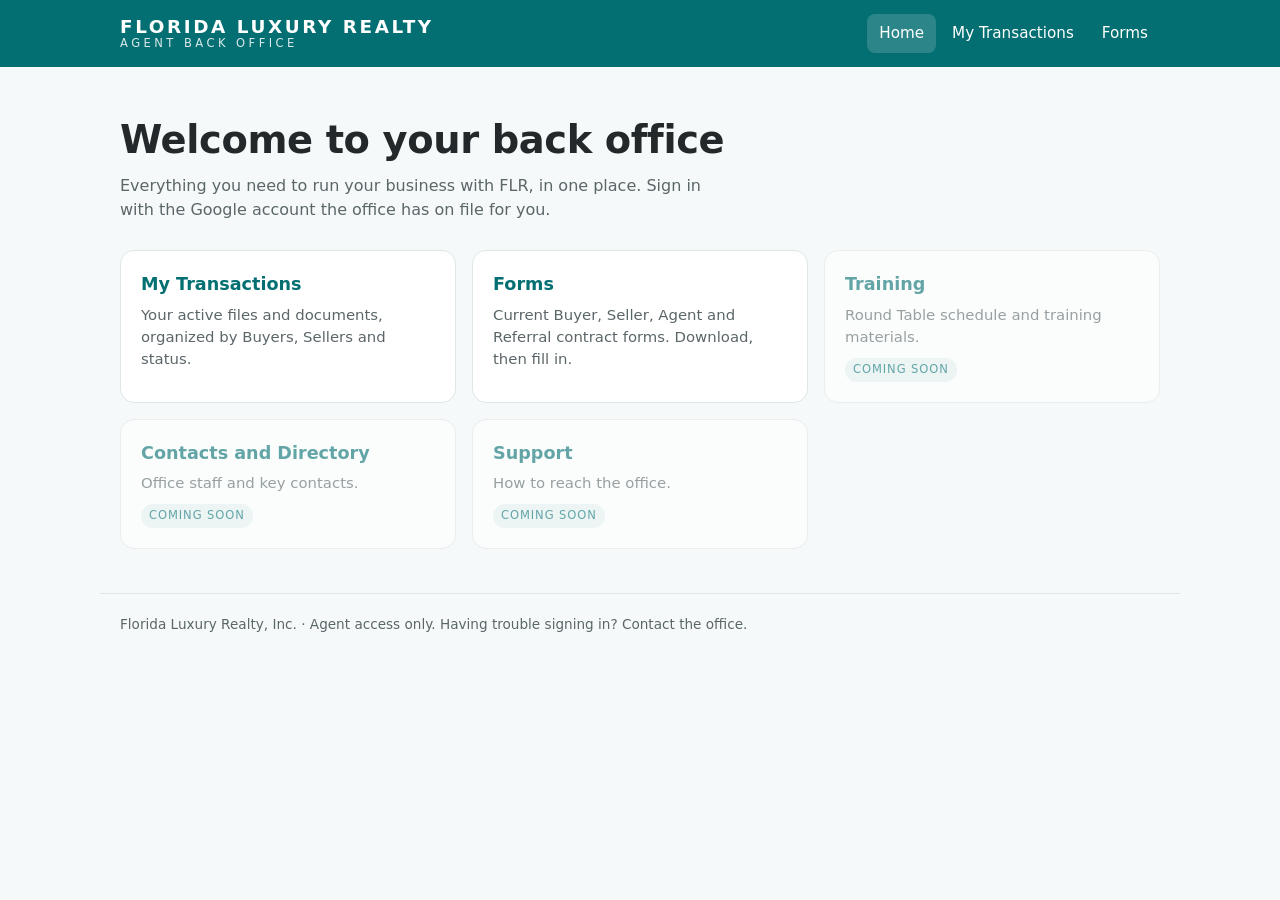
==== index.html @ ffd85f4b "Initial FLR Agent Back Office site Co-Authored-By: Claude Sonnet 5.5 <noreply@anthropic.com> Claude-" ====
<!doctype html>
<html lang="en">
<head>
<meta charset="utf-8">
<meta name="viewport" content="width=device-width,initial-scale=1">
<meta name="robots" content="noindex,nofollow">
<title>FLR Agent Back Office</title>
<link rel="stylesheet" href="style.css">
</head>
<body>
<header class="top"><div class="in">
  <a class="brand" href="index.html"><b>Florida Luxury Realty</b><span>Agent Back Office</span></a>
  <nav>
    <a href="index.html" aria-current="page">Home</a>
    <a href="my-transactions.html">My Transactions</a>
    <a href="forms.html">Forms</a>
  </nav>
</div></header>

<section class="hero">
  <h1>Welcome to your back office</h1>
  <p>Everything you need to run your business with FLR, in one place. Sign in with the Google account the office has on file for you.</p>
</section>

<main class="wrap">
  <div class="grid">
    <a class="card" href="my-transactions.html">
      <h2>My Transactions</h2>
      <p>Your active files and documents, organized by Buyers, Sellers and status.</p>
    </a>
    <a class="card" href="forms.html">
      <h2>Forms</h2>
      <p>Current Buyer, Seller, Agent and Referral contract forms. Download, then fill in.</p>
    </a>
    <div class="card soon">
      <h2>Training</h2>
      <p>Round Table schedule and training materials.</p>
      <span class="tag">Coming soon</span>
    </div>
    <div class="card soon">
      <h2>Contacts and Directory</h2>
      <p>Office staff and key contacts.</p>
      <span class="tag">Coming soon</span>
    </div>
    <div class="card soon">
      <h2>Support</h2>
      <p>How to reach the office.</p>
      <span class="tag">Coming soon</span>
    </div>
  </div>
</main>

<footer>Florida Luxury Realty, Inc. &middot; Agent access only. Having trouble signing in? Contact the office.</footer>
</body>
</html>
---- style.css ----
:root{
  --teal:#036F72;--teal-dark:#025457;--teal-soft:#e6f2f2;
  --ink:#23292b;--muted:#5b6669;--line:#dfe6e7;--bg:#f6f9f9;--white:#fff;
}
@media (prefers-color-scheme:dark){
  :root{--ink:#e8eeee;--muted:#a3b0b2;--line:#2c3a3c;--bg:#111819;--white:#182122;--teal-soft:#16302f}
}
*{box-sizing:border-box}
html{scroll-behavior:smooth}
body{margin:0;font-family:Inter,system-ui,-apple-system,"Segoe UI",Roboto,Arial,sans-serif;color:var(--ink);background:var(--bg);line-height:1.5}
a{color:var(--teal)}
.top{background:var(--teal);color:#fff}
.top .in{max-width:1080px;margin:0 auto;padding:14px 20px;display:flex;align-items:center;justify-content:space-between;gap:16px;flex-wrap:wrap}
.brand{display:flex;flex-direction:column;text-decoration:none;color:#fff;line-height:1.1}
.brand b{font-size:1.15rem;letter-spacing:.14em;text-transform:uppercase}
.brand span{font-size:.72rem;letter-spacing:.3em;text-transform:uppercase;opacity:.85}
nav{display:flex;gap:4px;flex-wrap:wrap}
nav a{color:#fff;text-decoration:none;padding:8px 12px;border-radius:8px;font-size:.95rem}
nav a:hover,nav a[aria-current=page]{background:rgba(255,255,255,.16)}
.hero{max-width:1080px;margin:0 auto;padding:44px 20px 8px}
.hero h1{margin:0 0 6px;font-size:clamp(1.7rem,4vw,2.4rem);font-weight:600;letter-spacing:-.01em}
.hero p{margin:0;color:var(--muted);max-width:60ch}
.wrap{max-width:1080px;margin:0 auto;padding:20px}
.grid{display:grid;gap:16px;grid-template-columns:repeat(auto-fill,minmax(250px,1fr))}
.card{display:block;background:var(--white);border:1px solid var(--line);border-radius:14px;padding:20px;text-decoration:none;color:var(--ink);transition:border-color .15s,transform .15s}
a.card:hover{border-color:var(--teal);transform:translateY(-2px)}
.card h2{margin:0 0 6px;font-size:1.1rem;color:var(--teal)}
.card p{margin:0;color:var(--muted);font-size:.93rem}
.card.soon{opacity:.6}
.tag{display:inline-block;margin-top:10px;font-size:.72rem;letter-spacing:.08em;text-transform:uppercase;background:var(--teal-soft);color:var(--teal);padding:3px 8px;border-radius:99px}
.note{background:var(--teal-soft);border-left:4px solid var(--teal);padding:12px 16px;border-radius:8px;font-size:.92rem;margin:0 0 16px}
.frame{width:100%;height:72vh;min-height:480px;border:1px solid var(--line);border-radius:14px;background:var(--white)}
.btn{display:inline-block;background:var(--teal);color:#fff;text-decoration:none;padding:10px 16px;border-radius:10px;font-weight:600}
.btn:hover{background:var(--teal-dark)}
.row{display:flex;gap:12px;align-items:center;flex-wrap:wrap;margin:0 0 14px}
footer{max-width:1080px;margin:24px auto 0;padding:20px;color:var(--muted);font-size:.85rem;border-top:1px solid var(--line)}
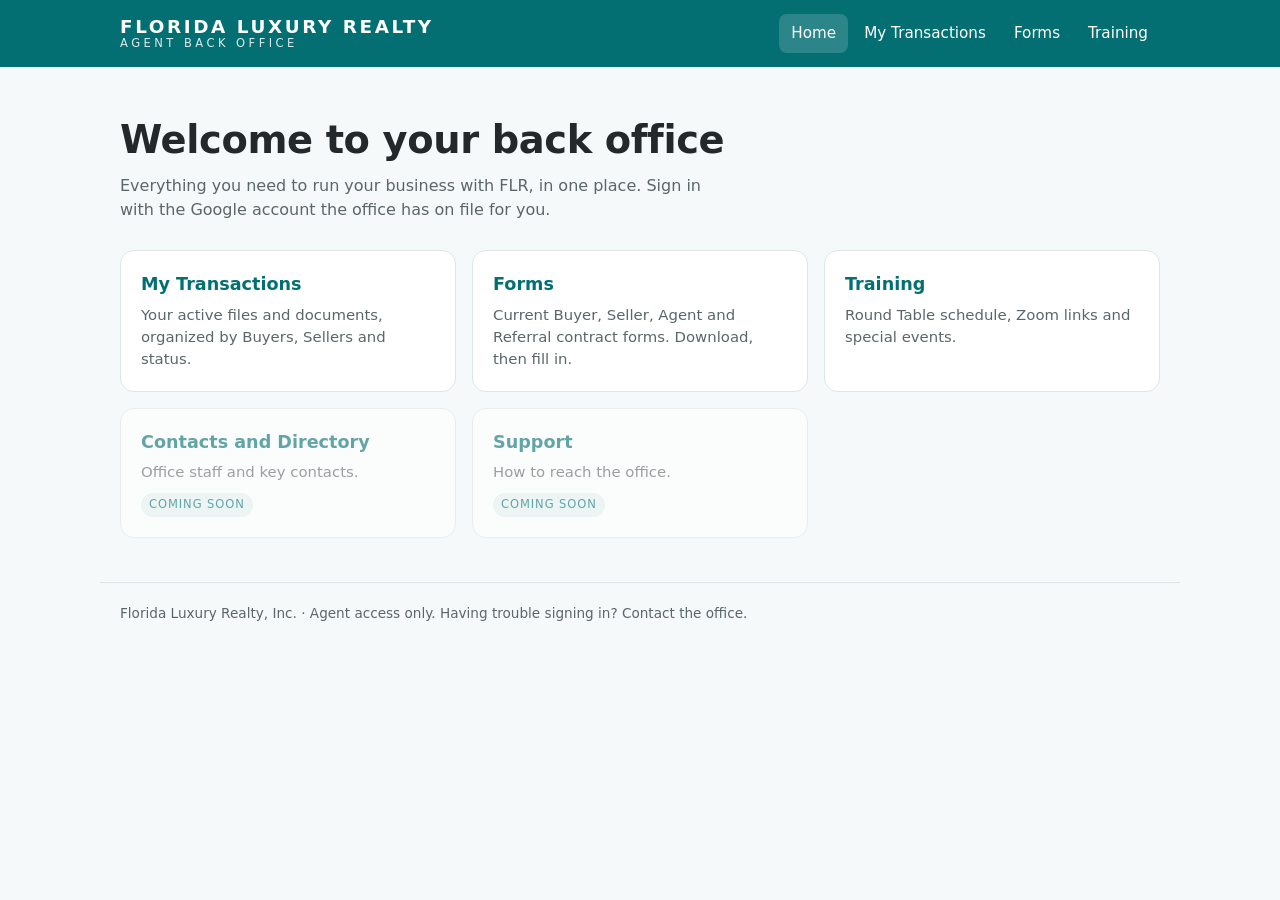
==== commit 2960bad2: "Add Training and Events page from the weekly events schedule Co-Authored-By: Claude Sonnet 5.5 <nore" ====
--- a/index.html
+++ b/index.html
@@ -14,6 +14,7 @@
     <a href="index.html" aria-current="page">Home</a>
     <a href="my-transactions.html">My Transactions</a>
     <a href="forms.html">Forms</a>
+    <a href="training.html">Training</a>
   </nav>
 </div></header>
 
@@ -32,11 +33,10 @@
       <h2>Forms</h2>
       <p>Current Buyer, Seller, Agent and Referral contract forms. Download, then fill in.</p>
     </a>
-    <div class="card soon">
+    <a class="card" href="training.html">
       <h2>Training</h2>
-      <p>Round Table schedule and training materials.</p>
-      <span class="tag">Coming soon</span>
-    </div>
+      <p>Round Table schedule, Zoom links and special events.</p>
+    </a>
     <div class="card soon">
       <h2>Contacts and Directory</h2>
       <p>Office staff and key contacts.</p>
--- a/style.css
+++ b/style.css
@@ -34,3 +34,19 @@
 .btn:hover{background:var(--teal-dark)}
 .row{display:flex;gap:12px;align-items:center;flex-wrap:wrap;margin:0 0 14px}
 footer{max-width:1080px;margin:24px auto 0;padding:20px;color:var(--muted);font-size:.85rem;border-top:1px solid var(--line)}
+.events{display:grid;gap:14px}
+.ev{display:flex;gap:16px;align-items:flex-start}
+.ev[hidden]{display:none}
+.ev .tile{flex:0 0 64px;text-align:center;background:var(--teal);color:#fff;border-radius:12px;padding:8px 0;line-height:1.1}
+.ev .tile b{display:block;font-size:.72rem;letter-spacing:.12em}
+.ev .tile span{font-size:1.7rem;font-weight:600}
+.ev .body{flex:1;min-width:0}
+.ev h2{margin:6px 0 4px}
+.ev .meta{color:var(--muted);font-size:.9rem;margin-bottom:8px}
+.ev p{margin:0 0 10px}
+.ev .tag{margin:0}
+.ev .row{margin:0}
+.ev.cx{opacity:.55}
+.ev.cx h2{text-decoration:line-through}
+.ev.hol .tile{background:var(--teal-dark)}
+.empty{color:var(--muted)}
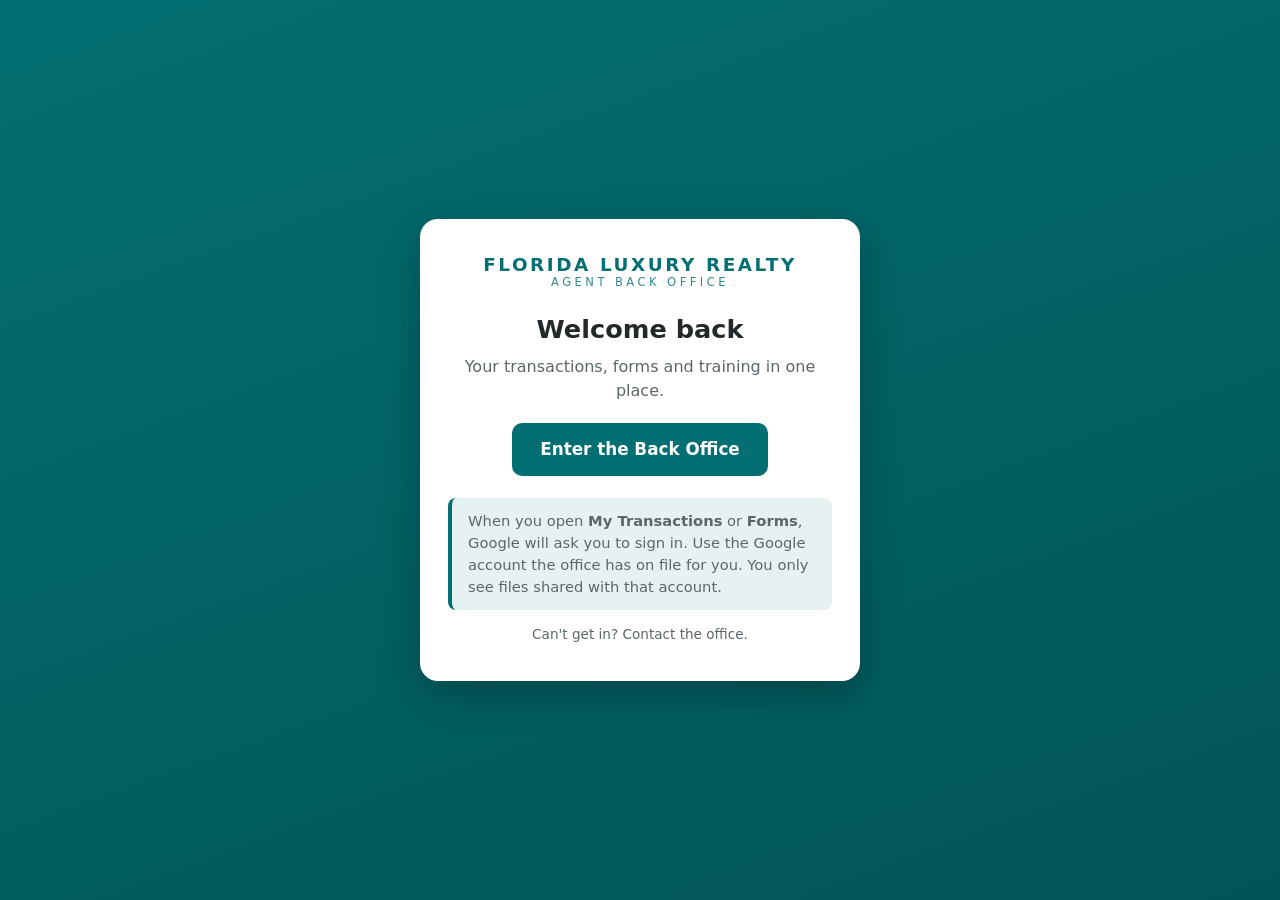
==== commit 2a6580c6: "Add login landing page as index; move hub to home.html Co-Authored-By: Claude Sonnet 5.5 <noreply@an" ====
--- a/index.html
+++ b/index.html
@@ -4,52 +4,17 @@
 <meta charset="utf-8">
 <meta name="viewport" content="width=device-width,initial-scale=1">
 <meta name="robots" content="noindex,nofollow">
-<title>FLR Agent Back Office</title>
+<title>Sign in - FLR Agent Back Office</title>
 <link rel="stylesheet" href="style.css">
 </head>
-<body>
-<header class="top"><div class="in">
-  <a class="brand" href="index.html"><b>Florida Luxury Realty</b><span>Agent Back Office</span></a>
-  <nav>
-    <a href="index.html" aria-current="page">Home</a>
-    <a href="my-transactions.html">My Transactions</a>
-    <a href="forms.html">Forms</a>
-    <a href="training.html">Training</a>
-  </nav>
-</div></header>
-
-<section class="hero">
-  <h1>Welcome to your back office</h1>
-  <p>Everything you need to run your business with FLR, in one place. Sign in with the Google account the office has on file for you.</p>
-</section>
-
-<main class="wrap">
-  <div class="grid">
-    <a class="card" href="my-transactions.html">
-      <h2>My Transactions</h2>
-      <p>Your active files and documents, organized by Buyers, Sellers and status.</p>
-    </a>
-    <a class="card" href="forms.html">
-      <h2>Forms</h2>
-      <p>Current Buyer, Seller, Agent and Referral contract forms. Download, then fill in.</p>
-    </a>
-    <a class="card" href="training.html">
-      <h2>Training</h2>
-      <p>Round Table schedule, Zoom links and special events.</p>
-    </a>
-    <div class="card soon">
-      <h2>Contacts and Directory</h2>
-      <p>Office staff and key contacts.</p>
-      <span class="tag">Coming soon</span>
-    </div>
-    <div class="card soon">
-      <h2>Support</h2>
-      <p>How to reach the office.</p>
-      <span class="tag">Coming soon</span>
-    </div>
-  </div>
+<body class="login">
+<main class="box">
+  <div class="logo"><b>Florida Luxury Realty</b><span>Agent Back Office</span></div>
+  <h1>Welcome back</h1>
+  <p>Your transactions, forms and training in one place.</p>
+  <a class="btn big" href="home.html">Enter the Back Office</a>
+  <p class="note">When you open <b>My Transactions</b> or <b>Forms</b>, Google will ask you to sign in. Use the Google account the office has on file for you. You only see files shared with that account.</p>
+  <p class="help">Can't get in? Contact the office.</p>
 </main>
-
-<footer>Florida Luxury Realty, Inc. &middot; Agent access only. Having trouble signing in? Contact the office.</footer>
 </body>
 </html>
--- a/style.css
+++ b/style.css
@@ -50,3 +50,13 @@
 .ev.cx h2{text-decoration:line-through}
 .ev.hol .tile{background:var(--teal-dark)}
 .empty{color:var(--muted)}
+body.login{min-height:100vh;display:flex;align-items:center;justify-content:center;background:linear-gradient(160deg,var(--teal) 0,var(--teal-dark) 100%);padding:20px}
+.login .box{background:var(--white);border-radius:18px;padding:36px 28px;max-width:440px;width:100%;text-align:center;box-shadow:0 12px 40px rgba(0,0,0,.25)}
+.login .logo{display:flex;flex-direction:column;line-height:1.1;margin-bottom:22px;color:var(--teal)}
+.login .logo b{font-size:1.15rem;letter-spacing:.14em;text-transform:uppercase}
+.login .logo span{font-size:.72rem;letter-spacing:.3em;text-transform:uppercase;opacity:.8}
+.login h1{margin:0 0 6px;font-size:1.6rem}
+.login p{color:var(--muted);margin:0 0 20px}
+.btn.big{padding:14px 28px;font-size:1.05rem}
+.login .note{text-align:left;margin:22px 0 14px}
+.login .help{font-size:.85rem;margin:0}
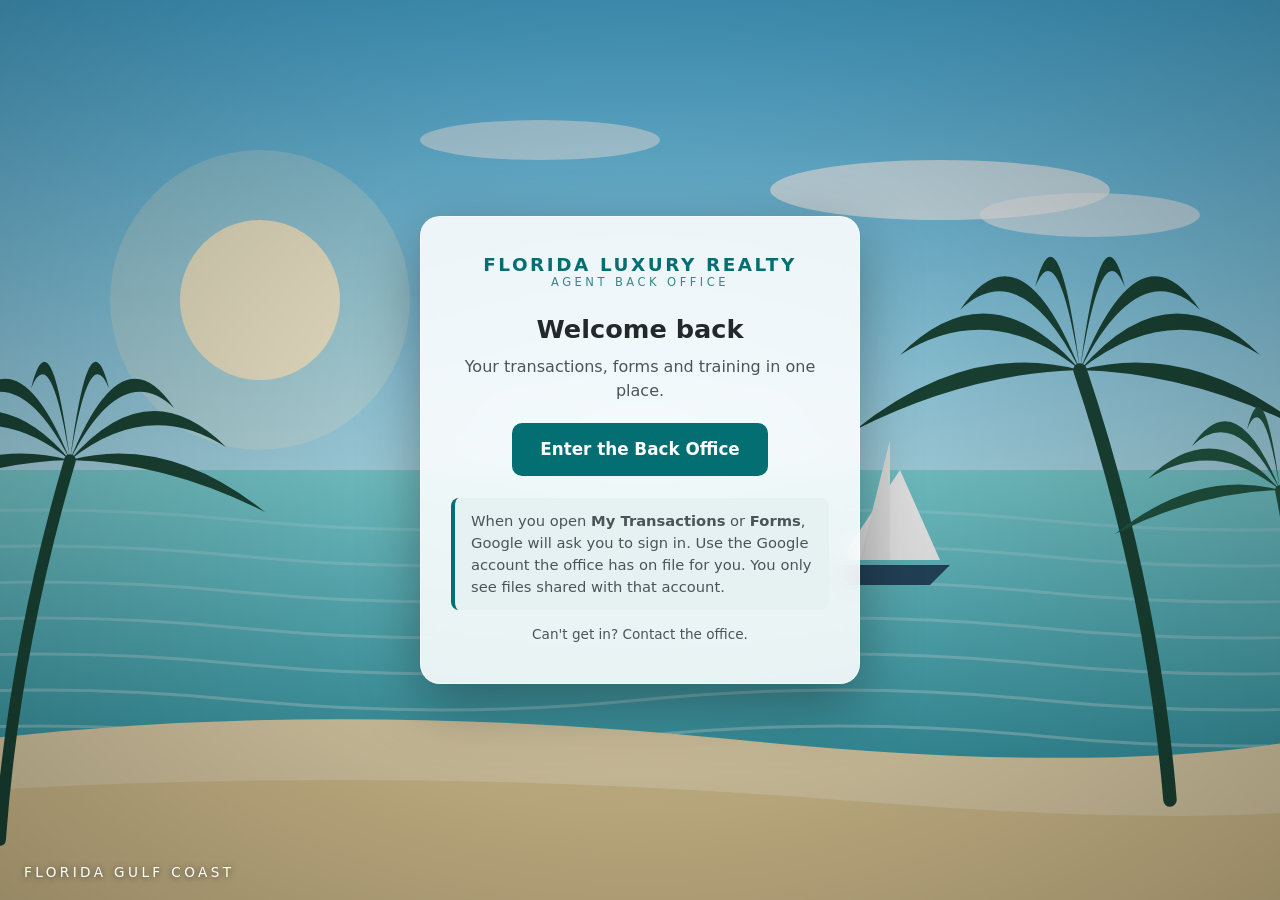
==== commit 613ec329: "Fancy sign-in page with rotating illustrated Florida scenes Co-Authored-By: Claude Sonnet 5.5 <norep" ====
--- a/index.html
+++ b/index.html
@@ -8,6 +8,9 @@
 <link rel="stylesheet" href="style.css">
 </head>
 <body class="login">
+<div class="bgs" id="bgs" aria-hidden="true"></div>
+<div class="shade"></div>
+<div class="cap" id="cap"></div>
 <main class="box">
   <div class="logo"><b>Florida Luxury Realty</b><span>Agent Back Office</span></div>
   <h1>Welcome back</h1>
@@ -16,5 +19,23 @@
   <p class="note">When you open <b>My Transactions</b> or <b>Forms</b>, Google will ask you to sign in. Use the Google account the office has on file for you. You only see files shared with that account.</p>
   <p class="help">Can't get in? Contact the office.</p>
 </main>
+<script src="scenes.js"></script>
+<script>
+(function () {
+  var holder = document.getElementById("bgs"), cap = document.getElementById("cap");
+  var items = (window.PHOTOS && PHOTOS.length) ? PHOTOS.map(function (f) { return { name: "Florida", img: f }; }) : FLR_SCENES;
+  var order = items.map(function (_, i) { return i; }).sort(function () { return Math.random() - 0.5; });
+  var els = order.map(function (i) {
+    var d = document.createElement("div"); d.className = "bg";
+    if (items[i].img) d.style.backgroundImage = "url(" + items[i].img + ")"; else d.innerHTML = items[i].svg;
+    holder.appendChild(d); return d;
+  });
+  var cur = 0;
+  function show(n) { els.forEach(function (e, k) { e.classList.toggle("on", k === n); }); cap.textContent = items[order[n]].name; }
+  show(0);
+  var reduce = window.matchMedia && matchMedia("(prefers-reduced-motion: reduce)").matches;
+  if (!reduce) setInterval(function () { cur = (cur + 1) % els.length; show(cur); }, 8000);
+})();
+</script>
 </body>
 </html>
--- a/style.css
+++ b/style.css
@@ -50,8 +50,8 @@
 .ev.cx h2{text-decoration:line-through}
 .ev.hol .tile{background:var(--teal-dark)}
 .empty{color:var(--muted)}
-body.login{min-height:100vh;display:flex;align-items:center;justify-content:center;background:linear-gradient(160deg,var(--teal) 0,var(--teal-dark) 100%);padding:20px}
-.login .box{background:var(--white);border-radius:18px;padding:36px 28px;max-width:440px;width:100%;text-align:center;box-shadow:0 12px 40px rgba(0,0,0,.25)}
+body.login{min-height:100vh;display:flex;align-items:center;justify-content:center;background:#0d2a2c;padding:20px;position:relative;overflow:hidden}
+.login .box{position:relative;z-index:3;background:rgba(255,255,255,.88);-webkit-backdrop-filter:blur(14px);backdrop-filter:blur(14px);color:#23292b;border:1px solid rgba(255,255,255,.5);border-radius:20px;padding:38px 30px;max-width:440px;width:100%;text-align:center;box-shadow:0 20px 60px rgba(0,0,0,.35)}
 .login .logo{display:flex;flex-direction:column;line-height:1.1;margin-bottom:22px;color:var(--teal)}
 .login .logo b{font-size:1.15rem;letter-spacing:.14em;text-transform:uppercase}
 .login .logo span{font-size:.72rem;letter-spacing:.3em;text-transform:uppercase;opacity:.8}
@@ -60,3 +60,11 @@
 .btn.big{padding:14px 28px;font-size:1.05rem}
 .login .note{text-align:left;margin:22px 0 14px}
 .login .help{font-size:.85rem;margin:0}
+.bgs{position:fixed;inset:0;z-index:0}
+.bg{position:absolute;inset:0;opacity:0;transition:opacity 1.6s ease;background-size:cover;background-position:center}
+.bg.on{opacity:1}
+.bg svg{width:100%;height:100%;display:block}
+.shade{position:fixed;inset:0;z-index:1;background:radial-gradient(ellipse at center,rgba(0,0,0,.05) 0,rgba(0,0,0,.35) 100%)}
+.cap{position:fixed;left:24px;bottom:18px;z-index:3;color:#fff;font-size:.85rem;letter-spacing:.25em;text-transform:uppercase;text-shadow:0 1px 6px rgba(0,0,0,.6)}
+.login .box p{color:#4a5558}
+.login .logo{color:var(--teal)}
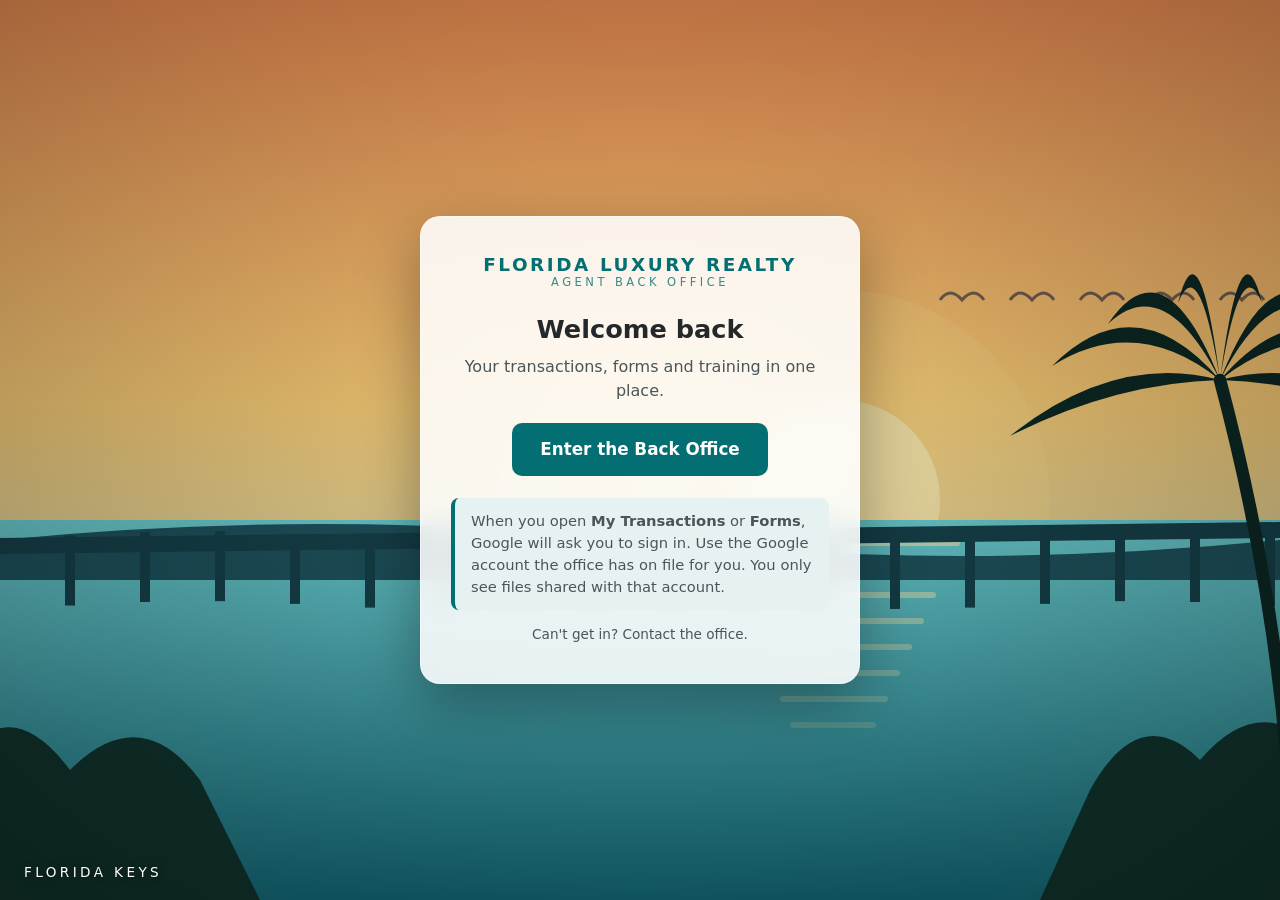
==== commit 48fa31cc: "Add Orlando, St. Petersburg, Sarasota scenes; show one random scene per visit Co-Authored-By: Claude" ====
--- a/index.html
+++ b/index.html
@@ -24,17 +24,11 @@
 (function () {
   var holder = document.getElementById("bgs"), cap = document.getElementById("cap");
   var items = (window.PHOTOS && PHOTOS.length) ? PHOTOS.map(function (f) { return { name: "Florida", img: f }; }) : FLR_SCENES;
-  var order = items.map(function (_, i) { return i; }).sort(function () { return Math.random() - 0.5; });
-  var els = order.map(function (i) {
-    var d = document.createElement("div"); d.className = "bg";
-    if (items[i].img) d.style.backgroundImage = "url(" + items[i].img + ")"; else d.innerHTML = items[i].svg;
-    holder.appendChild(d); return d;
-  });
-  var cur = 0;
-  function show(n) { els.forEach(function (e, k) { e.classList.toggle("on", k === n); }); cap.textContent = items[order[n]].name; }
-  show(0);
-  var reduce = window.matchMedia && matchMedia("(prefers-reduced-motion: reduce)").matches;
-  if (!reduce) setInterval(function () { cur = (cur + 1) % els.length; show(cur); }, 8000);
+  var it = items[Math.floor(Math.random() * items.length)];
+  var d = document.createElement("div"); d.className = "bg on";
+  if (it.img) d.style.backgroundImage = "url(" + it.img + ")"; else d.innerHTML = it.svg;
+  holder.appendChild(d);
+  cap.textContent = it.name;
 })();
 </script>
 </body>
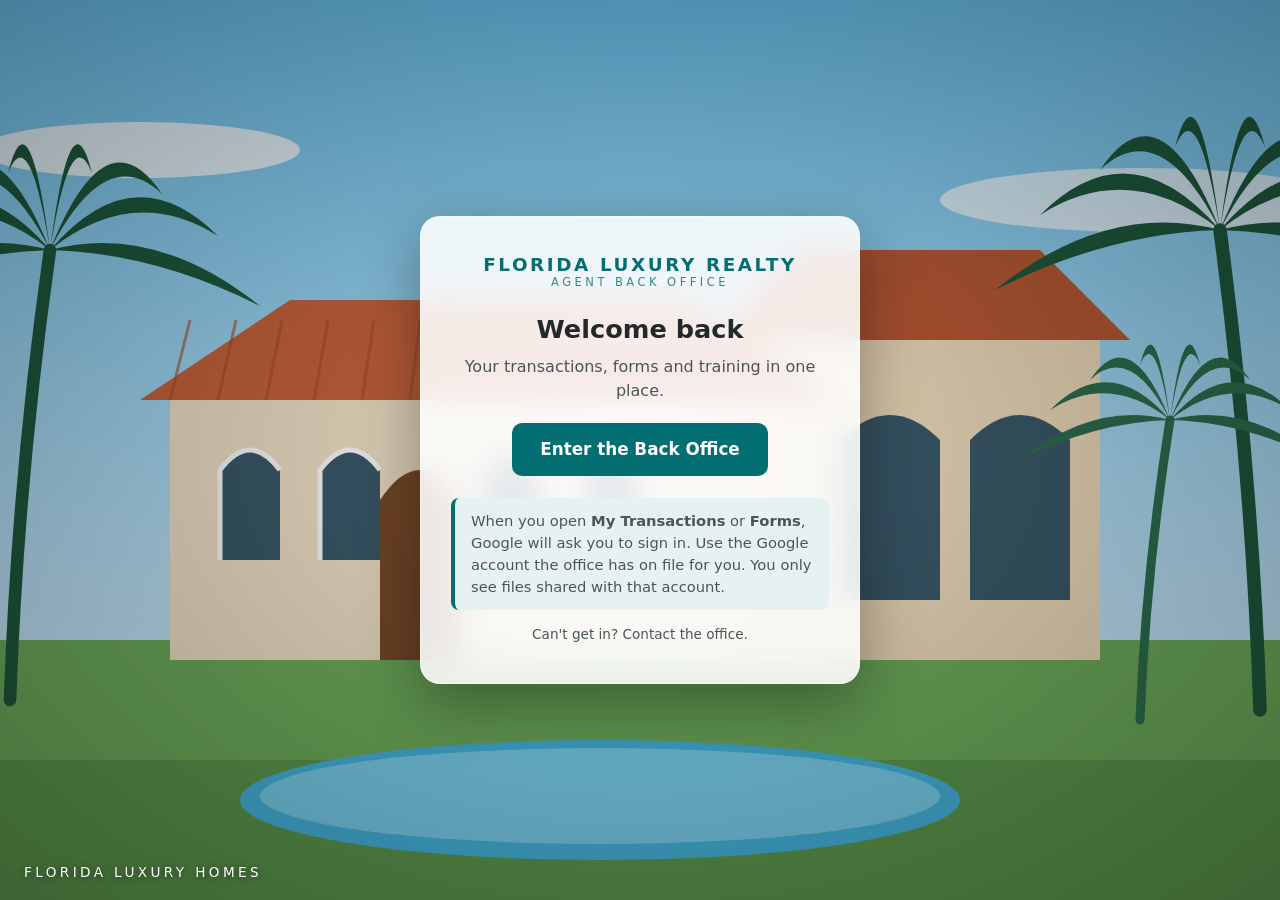
==== commit c2d85b00: "Sign-in: inline layout CSS so the box always centers over the background; cache-bust assets Co-Autho" ====
--- a/index.html
+++ b/index.html
@@ -5,7 +5,35 @@
 <meta name="viewport" content="width=device-width,initial-scale=1">
 <meta name="robots" content="noindex,nofollow">
 <title>Sign in - FLR Agent Back Office</title>
-<link rel="stylesheet" href="style.css">
+<link rel="stylesheet" href="style.css?v=3">
+<style>
+:root{--teal:#036F72;--teal-dark:#025457;--teal-soft:#e6f2f2;--muted:#5b6669;--white:#fff;--line:#dfe6e7}
+*{box-sizing:border-box}
+body{margin:0;font-family:Inter,system-ui,-apple-system,"Segoe UI",Roboto,Arial,sans-serif;line-height:1.5}
+a{color:var(--teal)}
+.btn{display:inline-block;background:var(--teal);color:#fff;text-decoration:none;padding:10px 16px;border-radius:10px;font-weight:600}
+.note{background:var(--teal-soft);border-left:4px solid var(--teal);padding:12px 16px;border-radius:8px;font-size:.92rem;margin:0 0 16px}
+body.login{min-height:100vh;display:flex;align-items:center;justify-content:center;background:#0d2a2c;padding:20px;position:relative;overflow:hidden}
+.login .box{position:relative;z-index:3;background:rgba(255,255,255,.88);-webkit-backdrop-filter:blur(14px);backdrop-filter:blur(14px);color:#23292b;border:1px solid rgba(255,255,255,.5);border-radius:20px;padding:38px 30px;max-width:440px;width:100%;text-align:center;box-shadow:0 20px 60px rgba(0,0,0,.35)}
+.login .logo{display:flex;flex-direction:column;line-height:1.1;margin-bottom:22px;color:var(--teal)}
+.login .logo b{font-size:1.15rem;letter-spacing:.14em;text-transform:uppercase}
+.login .logo span{font-size:.72rem;letter-spacing:.3em;text-transform:uppercase;opacity:.8}
+.login h1{margin:0 0 6px;font-size:1.6rem}
+.login p{color:var(--muted);margin:0 0 20px}
+.btn.big{padding:14px 28px;font-size:1.05rem}
+.login .note{text-align:left;margin:22px 0 14px}
+.login .help{font-size:.85rem;margin:0}
+.bgs{position:fixed;inset:0;z-index:0}
+.bg{position:absolute;inset:0;opacity:0;transition:opacity 1.6s ease;background-size:cover;background-position:center}
+.bg.on{opacity:1}
+.bg svg{width:100%;height:100%;display:block}
+.shade{position:fixed;inset:0;z-index:1;background:radial-gradient(ellipse at center,rgba(0,0,0,.05) 0,rgba(0,0,0,.35) 100%)}
+.cap{position:fixed;left:24px;bottom:18px;z-index:3;color:#fff;font-size:.85rem;letter-spacing:.25em;text-transform:uppercase;text-shadow:0 1px 6px rgba(0,0,0,.6)}
+.login .box p{color:#4a5558}
+.login .logo{color:var(--teal)}
+
+html,body{height:100%}
+</style>
 </head>
 <body class="login">
 <div class="bgs" id="bgs" aria-hidden="true"></div>
@@ -19,7 +47,7 @@
   <p class="note">When you open <b>My Transactions</b> or <b>Forms</b>, Google will ask you to sign in. Use the Google account the office has on file for you. You only see files shared with that account.</p>
   <p class="help">Can't get in? Contact the office.</p>
 </main>
-<script src="scenes.js"></script>
+<script src="scenes.js?v=3"></script>
 <script>
 (function () {
   var holder = document.getElementById("bgs"), cap = document.getElementById("cap");
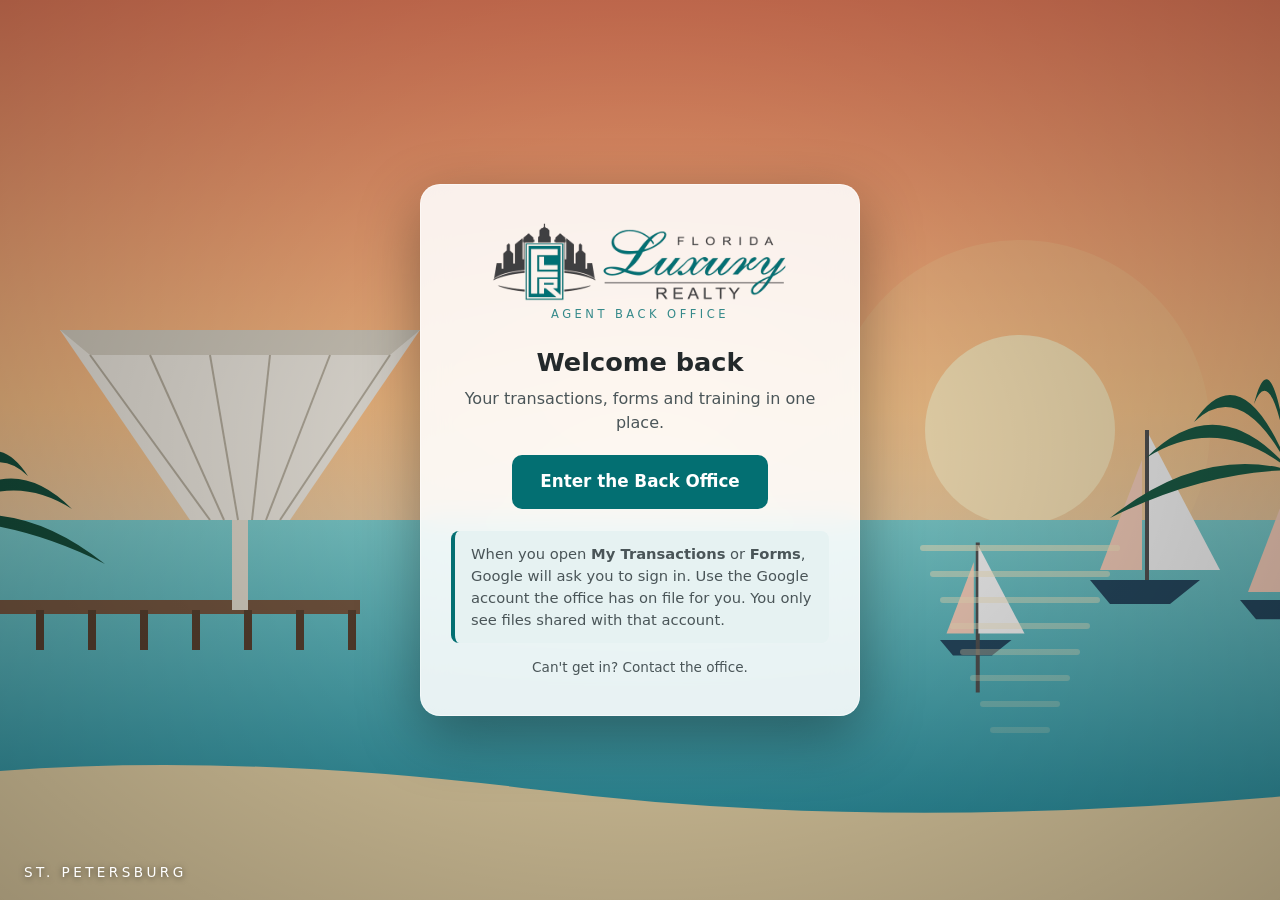
==== commit 9353b782: "Use the FLR logo in the sign-in card and site header Co-Authored-By: Claude Sonnet 5.5 <noreply@anth" ====
--- a/index.html
+++ b/index.html
@@ -5,7 +5,7 @@
 <meta name="viewport" content="width=device-width,initial-scale=1">
 <meta name="robots" content="noindex,nofollow">
 <title>Sign in - FLR Agent Back Office</title>
-<link rel="stylesheet" href="style.css?v=3">
+<link rel="stylesheet" href="style.css?v=4">
 <style>
 :root{--teal:#036F72;--teal-dark:#025457;--teal-soft:#e6f2f2;--muted:#5b6669;--white:#fff;--line:#dfe6e7}
 *{box-sizing:border-box}
@@ -33,6 +33,7 @@
 .login .logo{color:var(--teal)}
 
 html,body{height:100%}
+.login .logo img{width:100%;max-width:300px;height:auto;margin:0 auto 6px;display:block}
 </style>
 </head>
 <body class="login">
@@ -40,7 +41,7 @@
 <div class="shade"></div>
 <div class="cap" id="cap"></div>
 <main class="box">
-  <div class="logo"><b>Florida Luxury Realty</b><span>Agent Back Office</span></div>
+  <div class="logo"><img src="logo.png" alt="Florida Luxury Realty"><span>Agent Back Office</span></div>
   <h1>Welcome back</h1>
   <p>Your transactions, forms and training in one place.</p>
   <a class="btn big" href="home.html">Enter the Back Office</a>
--- a/style.css
+++ b/style.css
@@ -68,3 +68,5 @@
 .cap{position:fixed;left:24px;bottom:18px;z-index:3;color:#fff;font-size:.85rem;letter-spacing:.25em;text-transform:uppercase;text-shadow:0 1px 6px rgba(0,0,0,.6)}
 .login .box p{color:#4a5558}
 .login .logo{color:var(--teal)}
+.brand img{height:44px;width:auto;display:block}
+.brand span{margin-top:3px}
